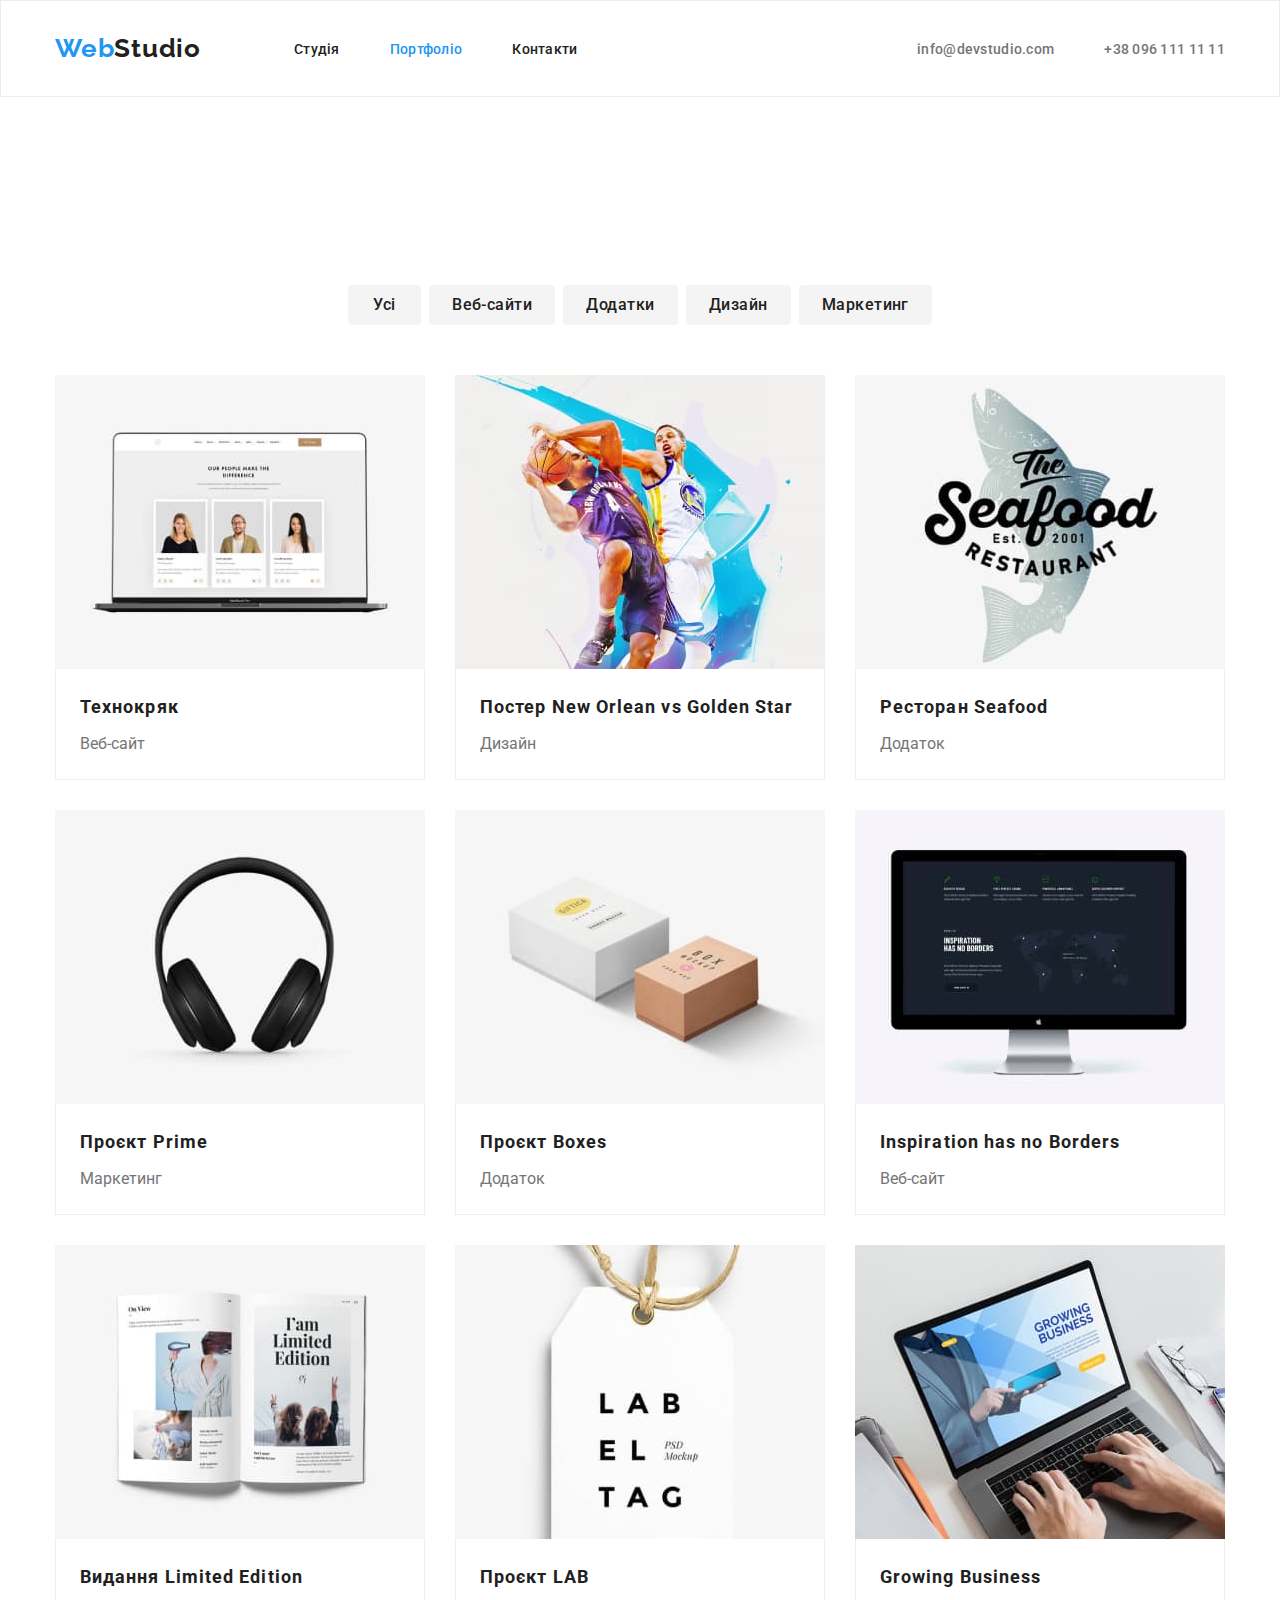
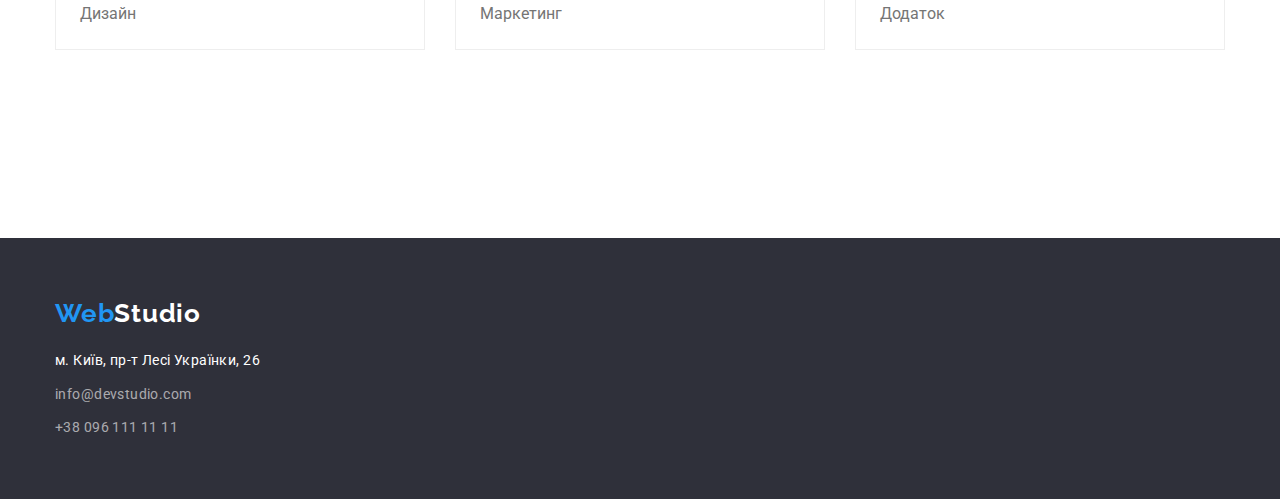
==== portfolio.html @ d8702de1 "Initial commit" ====
<!DOCTYPE html>
<html lang="uk">
<head>
    <meta charset="UTF-8">
    <meta http-equiv="X-UA-Compatible" content="IE=edge">
    <meta name="viewport" content="width=device-width, initial-scale=1.0">
    <title>Портфоліо</title>
    <link rel="preconnect" href="https://fonts.googleapis.com">
    <link rel="preconnect" href="https://fonts.gstatic.com" crossorigin>
    <link href="https://fonts.googleapis.com/css2?family=Raleway:wght@700&family=Roboto:wght@400;500;700;900&display=swap"
    rel="stylesheet">
    <link rel="stylesheet" href="https://cdnjs.cloudflare.com/ajax/libs/modern-normalize/1.1.0/modern-normalize.min.css"/>
    <link rel="stylesheet" href="./css/styles.css">
</head>
<body>
    <header class="header-line">
        <!--navigation with logo, portfolio, contacts-->
        <div class="nav-list-flex container">
            <nav class="nav-list-flex">
              <a href="./index.html" class="webstudio-link">Web<span class="span-studio">Studio</span></a>
              <ul class="nav-list">
                <li class="item"><a href="./index.html" class="link">Студія</a></li>
                <li class="item"><a href="./portfolio.html" class="link current">Портфоліо</a></li>
                <li class="item"><a href="#" class="link">Контакти</a></li>
              </ul>
            </nav>
            <ul class="info-list-contacts">
              <li class="item"><a href="mailto:info@devstudio.com" class="contacts">info@devstudio.com</a></li>
              <li class="item"><a href="tel:+380961111111" class="contacts">+38 096 111 11 11</a></li>
            </ul>
          </div>
    </header>
    <!--main with buttons and portfolio-->
    <main>
        <section class="section">
            <div class="section container">
                    <h1 class="visually-hidden">Наші роботи</h1>
                <ul class="portfolio-projects list">
                    <li class="item"><button class="portfolio-link" type="button">Усі</button></li>
                    <li class="item"><button class="portfolio-link" type="button">Веб-сайти</button></li>
                    <li class="item"><button class="portfolio-link" type="button">Додатки</button></li>
                    <li class="item"><button class="portfolio-link" type="button">Дизайн</button></li>
                    <li class="item"><button class="portfolio-link" type="button">Маркетинг</button></li>
                </ul>
                <ul class="projects-list">
                    <li class="item">
                        <a href="#" class="card-link"><img src="./images/notebook_with_site.jpg" alt="зображення ноутбуку з відкритим сайтом" width="370" height="294"/>
                            <div class="project-container">
                                <h2 class="project-title">Технокряк</h2>
                                <p class="project-category">Веб-сайт</p>
                            </div>
                        </a> 
                    </li>
                    <li class="item">
                        <a href="#" class="card-link"><img src="./images/basketball_players.jpg" alt="зображення постеру баскетбол Новий Орлеан проти Голден Стейт" width="370" height="294"/>
                            <div class="project-container">
                                <h2 class="project-title">Постер New Orlean vs Golden Star</h2>
                                <p class="project-category">Дизайн</p>
                            </div>
                        </a>        
                    </li>
                    <li class="item">
                        <a href="#" class="card-link"><img src="./images/seafood_restaurant.jpg" alt="зображення логотипу ресторану Seafood" width="370" height="294"/>
                            <div class="project-container">
                                <h2 class="project-title">Ресторан Seafood</h2>
                                <p class="project-category">Додаток</p>
                            </div>
                        </a>     
                    </li>
                        <li class="item">
                            <a href="#" class="card-link"><img src="./images/headphones.jpg" alt="зображення навушників" width="370" height="294"/>
                                <div class="project-container">
                                        <h2 class="project-title">Проєкт Prime</h2>
                                        <p class="project-category">Маркетинг</p>
                                </div>
                            </a>     
                        </li>
                    <li class="item">
                        <a href="#" class="card-link"><img src="./images/boxes.jpg" alt="зображення коробок" width="370" height="294"/>
                            <div class="project-container">   
                                <h2 class="project-title">Проєкт Boxes</h2>
                                <p class="project-category">Додаток</p>
                            </div>
                        </a>          
                    </li>
                    <li class="item">
                        <a href="#" class="card-link"><img src="./images/сomputer.jpg" alt="зображення комп'ютера з відкритим сайтом" width="370" height="294"/>
                            <div class="project-container">
                                <h2 class="project-title">Inspiration has no Borders</h2>
                                <p class="project-category">Веб-сайт</p>
                            </div>
                        </a>     
                    </li>
                    <li class="item">
                        <a href="#" class="card-link"><img src="./images/magazine.jpg" alt="зображення журналу Limited Edition" width="370" height="294"/>
                            <div class="project-container">
                                <h2 class="project-title">Видання Limited Edition</h2>
                                <p class="project-category">Дизайн</p>
                            </div>
                        </a>         
                    </li>
                    <li class="item">
                        <a href="#" class="card-link"><img src="./images/lab.jpg" alt="зображення лейблу" width="370" height="294">
                            <div class="project-container">
                                <h2 class="project-title">Проєкт LAB</h2>
                                <p class="project-category">Маркетинг</p>
                            </div>
                        </a>         
                    </li>
                    <li class="item">
                        <a href="#" class="card-link"><img src="./images/growing.jpg" alt="зображення ноутбуку з платформою Growing Business" width="370" height="294">
                            <div class="project-container">
                                <h2 class="project-title">Growing Business</h2>
                                <p class="project-category">Додаток</p></a>
                            </div>
                        </a>      
                    </li>
                </ul>
            </div>
        </section>
    
    </main>
    <!--footer with logo, address, contacts-->
    <footer class="footer">
        <div class="container">
        <a href="./index.html" class="webstudio-button">Web<span class="span-studio-button">Studio</span></a>
        <address class="adress-list">
        <ul class="list">
            <li><a href="https://goo.gl/maps/CPtrU1FHBa2aNyZL9" class="footer-list-item" target="_blank" rel="noopener noreferrer nofollow">
                м. Київ, пр-т Лесі Українки, 26</a>
            </li>
            <li>
                <a href="mailto:info@devstudio.com" class="footer-list">info@devstudio.com</a>
            </li>
            <li>
                <a href="tel:+380961111111" class="footer-list">+38 096 111 11 11</a>
            </li>
        </ul>
        </address>
        </div>
      </footer>
</body>
</html>
---- css/styles.css ----
:root {
   /*fonts*/
    --main-font: 'Roboto', sans-serif;
    --secondary-font: 'Raleway', sans-serif;
    /* colors */
    --link-color: #2196F3;
    --hover-color: #188CE8;
    --logo-color: #000000;
    --main-light-color: #ffffff;
    --main-dark-color: #2F303A;
    --main-font-color: #212121;
    --secondary-font-color: #757575;
    --third-font-color: rgba(255, 255, 255, 0.6);
    --portfolio-bg-color: #f5f4f4;
    --icon-color: #AFB1B8;

}


/*body css*/

body{
    font-family: Roboto, sans-serif;
}

li {
    list-style-type: none;
}
  
a {
    text-decoration: none;
}

ul {
    margin: 0;
    padding: 0;
}
  
h1,
h2,
h3,
h4,
h5,
h6,
p {
    margin: 0;
    padding: 0;
}
  
img {
    display: block;
}
  
.list {
    list-style: none;
    padding: 0;
    margin: 0;
}
  
.link {
    list-style: none;
    padding: 0;
    margin: 0;
}

header {
    border-bottom: 1px solid #ECECEC;
}

header a {
    padding-bottom: 32px;
    padding-top: 32px;
}
.container {
    width: 1200px;
    margin-left: auto;
    margin-right: auto;
    padding-left: 15px;
    padding-right: 15px;
    /*outline: 2px solid orange;*/
}

.visually-hidden {
    position: absolute;
    width: 1px;
    height: 1px;
    margin: -1px;
    border: 0;
    padding: 0;
    
    white-space: nowrap;
    clip-path: inset(100%);
    clip: rect(0 0 0 0);
    overflow: hidden;
}

/* header css*/
.webstudio-link {
    font-family: Raleway, sans-serif;
    font-weight: 700;
    font-size: 26px;
    line-height: 31px;
    letter-spacing: 0.03em;
    color: var(--link-color);
}

.span-studio {
    color: var(--main-font-color);
}

.contacts {
    justify-content: end;
    color: #757575;
    display: flex;
}

.nav-list-flex {
    display: flex;
    align-items: center;
    /*border-bottom: 1px solid #ececec;*/
}

.nav-list-flex :last-child {
    margin-right: 0;
}

.nav-list {
    display: flex;
    margin-left: 93px;
    margin-bottom: 0px;
    margin-top: 0px;
  }

.nav-list .link {
    display: block;
    padding-top: 32px;
    padding-bottom: 32px;
    font-weight: 500;
    font-size: 14px;
    line-height: 16px;
    letter-spacing: 0.02em;
    color: var(--main-font-color);
}

.nav-list .item + .item {
    margin-left: 50px;
}

.info-list-contacts .item + .item {
    margin-left: 50px;
    display: flex;
    padding-left: 0;
}

.nav-list a:hover,
.nav-list a:focus {
    color: var(--link-color);
}

.info-list-contacts {
    display: flex;
    margin: 0 auto;
}

.info-list-contacts a {
    font-weight: 500;
    font-size: 14px;
    line-height: 16px;
    letter-spacing: 0.02em;
    color: var(--secondary-font-color);
}

.info-list-contacts a:hover,
.info-list-contacts a:focus {
    color: var(--link-color);
}
.nav-list-flex .link.current {
    color: var(--link-color);
}

.overlay {
    max-width: 1600px;
    height: 600px;
    margin-left: auto;
    margin-right: auto;
    background-image: url(../images/img\ overlay.jpg);
    background-size: cover;
    background-repeat: no-repeat;
    background-position: center;
}

.contacs-svg,
.contacs-svg {
  fill: currentColor;
  background-size: auto;
  display: flex;
}

.contacs-svg:nth-child(1) {
    margin-right: 10px;
}


.hero {
    background: var(--main-dark-color);
    text-align: center;
    padding-top: 200px;
    padding-bottom: 200px;
    background-image: linear-gradient(
      to right,
      rgba(47, 48, 58, 0.4),
      rgba(47, 48, 58, 0.4)
    ),
    url("../images/overlay.jpg");
    background-position: center;
    background-repeat: no-repeat; 
    background-size: cover;
}
.hero-title {
    font-weight: 900;
    font-size: 44px;
    line-height: 1.36;
    text-align: center;
    letter-spacing: 0.06em;
    text-transform: uppercase;
    color: var(--primary-white);
    margin: 0 auto;
    color: var(--main-light-color);
    margin-bottom: 30px;
    max-width: 696px;
    height: 120px;
}
.hero-button {
    background: var(--link-color);
    color: var(--main-light-color);
    border: 1px solid transparent;
    border-radius: 4px;
    padding: 10px 32px;
    font-weight: 700;
    font-size: 16px;
    line-height: 30px;
    text-align: center;
    letter-spacing: 0.06em;
}


.section {
    padding-top: 94px;
    padding-bottom: 94px;
}
.featueres {
    display: flex;
}
.featueres .item + .item {
    margin-left: 30px;
}
.featueres .item {
    width: 270px;
    margin-right: 0px;
    padding-inline-start: 0px;
}
.featueres-title {
    margin-top: 0px;
    margin-bottom: 10px;
    font-weight: 700;
    font-size: 14px;
    line-height: 16px;
    letter-spacing: 0.03em;
    text-transform: uppercase;
    color: var(--main-font-color);
}
.featueres-link {
    font-weight: 400;
    font-size: 14px;
    line-height: 24px;
    letter-spacing: 0.03em;
    color: var(--secondary-font-color);
}

.quality {
    width: 270px;
}
  
.quality h3 {
    margin-bottom: 10px;
}
  
.qualitys:not(:last-child) {
    margin-right: 30px;
}
  
.quality::before {
    display: block;
    content: "";
    height: 120px;
    background-color: var(--portfolio-bg-color);
    background-size: 70px 70px;
    background-repeat: no-repeat;
    background-position: center;
    margin-bottom: 30px;
}
.antenna::before {
    background-image: url(../images/antenna.svg);
}
.clock::before {
    background-image: url(../images/clock.svg);
}
.diagram::before {
    background-image: url(../images/diagram.svg);
}
.astronaut::before {
    background-image: url(../images/astronaut.svg);
}

.specificity {
    margin-bottom: 50px;
    padding-top: 0;
    font-weight: 700;
    font-size: 36px;
    line-height: 42px;
    text-align: center;
    letter-spacing: 0.03em;
    color: var(--main-font-color);
}
.section.section.specificity {
    margin-bottom: 0;
}
.specif {
    display: flex;
}
  
.specif .item + .item {
    margin-left: 30px;
}
.team-bg {
    background: var(--portfolio-bg-color);
}
  
.team {
    padding-top: 0;
    margin-bottom: 50px;
    font-weight: 700;
    font-size: 36px;
    line-height: 42px;
    text-align: center;
    letter-spacing: 0.03em;
    color: var(--main-font-color);
}
.all-team {
    display: flex;
    text-align: center;
}
.all-team .item + .item {
    margin-left: 30px;
}
.all-team .item {
    background-color: var(--main-light-color);
    box-shadow: 0px 1px 3px rgba(0, 0, 0, 0.12), 0px 1px 1px rgba(0, 0, 0, 0.14),
    0px 2px 1px rgba(0, 0, 0, 0.2);
    border-radius: 0px 0px 4px 4px;
    width: 270px;
}

.name-title {
    font-family: var(--main-font);
    font-size: 16px;
    color: var(--main-font-color);
    line-height: 1.18;
    text-align: center;
    margin-bottom: 10px;
}

.position-title {
    color: var(--secondary-font-color);
}

.svg-social-links {
    display: flex;
    justify-content: space-between;
    padding-inline-start: 0px;
    margin-top: 16px;
}
.social-links {
    display: flex;
    justify-content: center;
    align-items: center;
    width: 44px;
    height: 44px;
    color: var(--icon-color);
    border-radius: 50%;
  }
  
.social-links:hover,
.social-links:focus {
    background-color: var(--link-color);
    color: var(--main-light-color);
    outline: none;
}
  
.soc-links-svg,
.soc-links-svg:hover {
    fill: currentColor;
}

.clients {
    padding-top: 94px;
    padding-bottom: 94px;
}

.clients-title {
    padding-top: 0;
   margin-bottom: 50px;
   font-weight: 700;
   font-size: 36px;
   line-height: 42px;

   text-align: center;
   letter-spacing: 0.03em;

   color: var(--main-font-color)
}
.clients-list {
    display: flex;
    flex-wrap: wrap;
    padding-inline-start: 0px;
}
  
.clients-item {
    width: 170px;
    height: 90px;
    margin-right: 30px;
    margin-bottom: 30px;
}
  
.clients-link {
    display: flex;
    align-items: center;
    justify-content: center;
    width: 100%;
    height: 100%;
    color: var(--icon-color);
    border: 1px solid var(--icon-color);
    border-radius: 4px;
}
  
.clients-item:nth-child(6n) {
    margin-right: 0px;
}
  
.clients-item:nth-last-child(-n + 6) {
    margin-bottom: 0px;
}
  
.clients-link:hover,
.clients-link:focus {
    color: var(--link-color);
    border: 1px solid var(--link-color);
    outline: none;
}
  
.clients-svg {
    fill: currentColor;
}


.team-card {
    padding: 30px 30px;
}
.team-title {
    margin-bottom: 10px;
    font-weight: 500;
    font-size: 16px;
    line-height: 19px;
    text-align: center;
    letter-spacing: 0.03em;
    color: var(--main-font-color);
}
.team-link {
    font-weight: 400;
    font-size: 16px;
    line-height: 19px;
    text-align: center;
    letter-spacing: 0.03em;
    color: var(--secondary-font-color);
}

footer {
    background: var(--main-dark-color);
    padding-top: 60px;
    padding-bottom: 60px;
}
.footer-bg a:hover,
.footer-bg a:focus {
  color: var(--link-color);
}
.webstudio-button {
    display: block;
    margin-bottom: 20px;
    font-family: Raleway, sans-serif;
    font-weight: 700;
    font-size: 26px;
    line-height: 31px;
    letter-spacing: 0.03em;
    color: var(--link-color);
}
.span-studio-button {
    color: var(--main-light-color);
}
.footer-list-item {
    display: block;
    font-style: normal;
    font-weight: 400;
    font-size: 14px;
    line-height: 1.71;
    letter-spacing: 0.03em;
    color: var(--main-light-color);
}  
.footer-list {
    display: block;
    margin-top: 9px;
    font-style: normal;
    font-weight: 400;
    font-size: 14px;
    line-height: 24px;
    letter-spacing: 0.03em;
    color: var(--third-font-color);
}

.container-join-us {
    display: block;
}
  
.join-us {
    line-height: 1.17;
    text-transform: uppercase;
    font-weight: 700;
    margin-top: 0px;
    margin-bottom: 20px;
    color: #ffffff;
  
    display: inline-block;
    
}

.footer-networks {
    display: flex;
    padding-inline-start: 0px;
    margin: 0 auto;
}
.container-footer-adress {
    width: 400px;
}

.footer-container {
    display: flex;
    align-items: baseline;
    margin-right: auto;
}

.footer-social-links {
    display: flex;
    justify-content: center;
    align-items: center;
    width: 44px;
    height: 44px;
    color: var(--link-color);
    background-color: rgba(255, 255, 255, 0.1);
    border-radius: 50%;
}
  
  .footer-social-links:hover,
  .footer-social-links:focus {
    background-color: var(--link-color);
    outline: none;
}

/*portfolio*/

.header-line {
    border: 1px solid #ececec;
}
.portfolio-projects {
    border-radius: 4px;
    display: flex;
    justify-content: center;
    margin-bottom: 50px;
}

.portfolio-link {
    min-width: 73px;
    padding: 6px 22px;
    /*box-shadow: unset;*/
    background: var(--portfolio-bg-color);
    font-weight: 500;
    font-size: 16px;
    line-height: 26px;
    text-align: center;
    letter-spacing: 0.03em;
    color: var(--main-font-color);
    border: 1px solid transparent;
    border-radius: 4px;
}
.portfolio-link:hover,
.portfolio-link:focus {
  background: var(--link-color);
  color: var(--main-light-color);
  box-shadow: 0px 3px 1px rgba(0, 0, 0, 0.1), 0px 1px 2px rgba(0, 0, 0, 0.08),
    0px 2px 2px rgba(0, 0, 0, 0.12);
  border-radius: 4px;
}

.portfolio-projects .item + .item {
  margin-left: 8px;
}  

.projects-list {
    display: flex;
    flex-wrap: wrap;
    gap: 30px;
}

.card-link {
    display: block;
    text-decoration: none;
    color: currentColor;
}
  
.card-link:hover,
.card-link:focus {
    box-shadow: 0px 1px 1px rgba(0, 0, 0, 0.12), 0px 4px 4px rgba(0, 0, 0, 0.06),
    1px 4px 6px rgba(0, 0, 0, 0.16);
    outline: none;
}

.project-container {
    padding: 20px 24px;
    border-left: 1px solid #EEEEEE;
    border-right: 1px solid #EEEEEE;
    border-bottom: 1px solid #EEEEEE;
}
.project-title {
    font-weight: 700;
    font-size: 18px;
    line-height: 2;
    letter-spacing: 0.06em;
    margin-bottom: 4px;
    color: var(--main-font-color);
}
.project-category {
    font-size: 16px;
    line-height: 1.88;
    color: var(--secondary-font-color);
}



.projects h2 {
    font-weight: 700;
    font-size: 18px;
    line-height: 36px;
    margin-bottom: 4px;
    letter-spacing: 0.06em;
    color: var(--main-font-color);
}



/*.projects {
    display: flex;
    flex-wrap: wrap;
    margin: -15px;
}
/*
.projects .item {
    width: 370px;
    display: block;
    margin: 15px;
}
.projects p {
    font-weight: 400;
    font-size: 16px;
    line-height: 30px;
    letter-spacing: 0.03em;
    color: var(--secondary-font-color);
}*/
/*.projects link {
    background: var(--main-light-color);
    box-sizing: border-box;
}*/
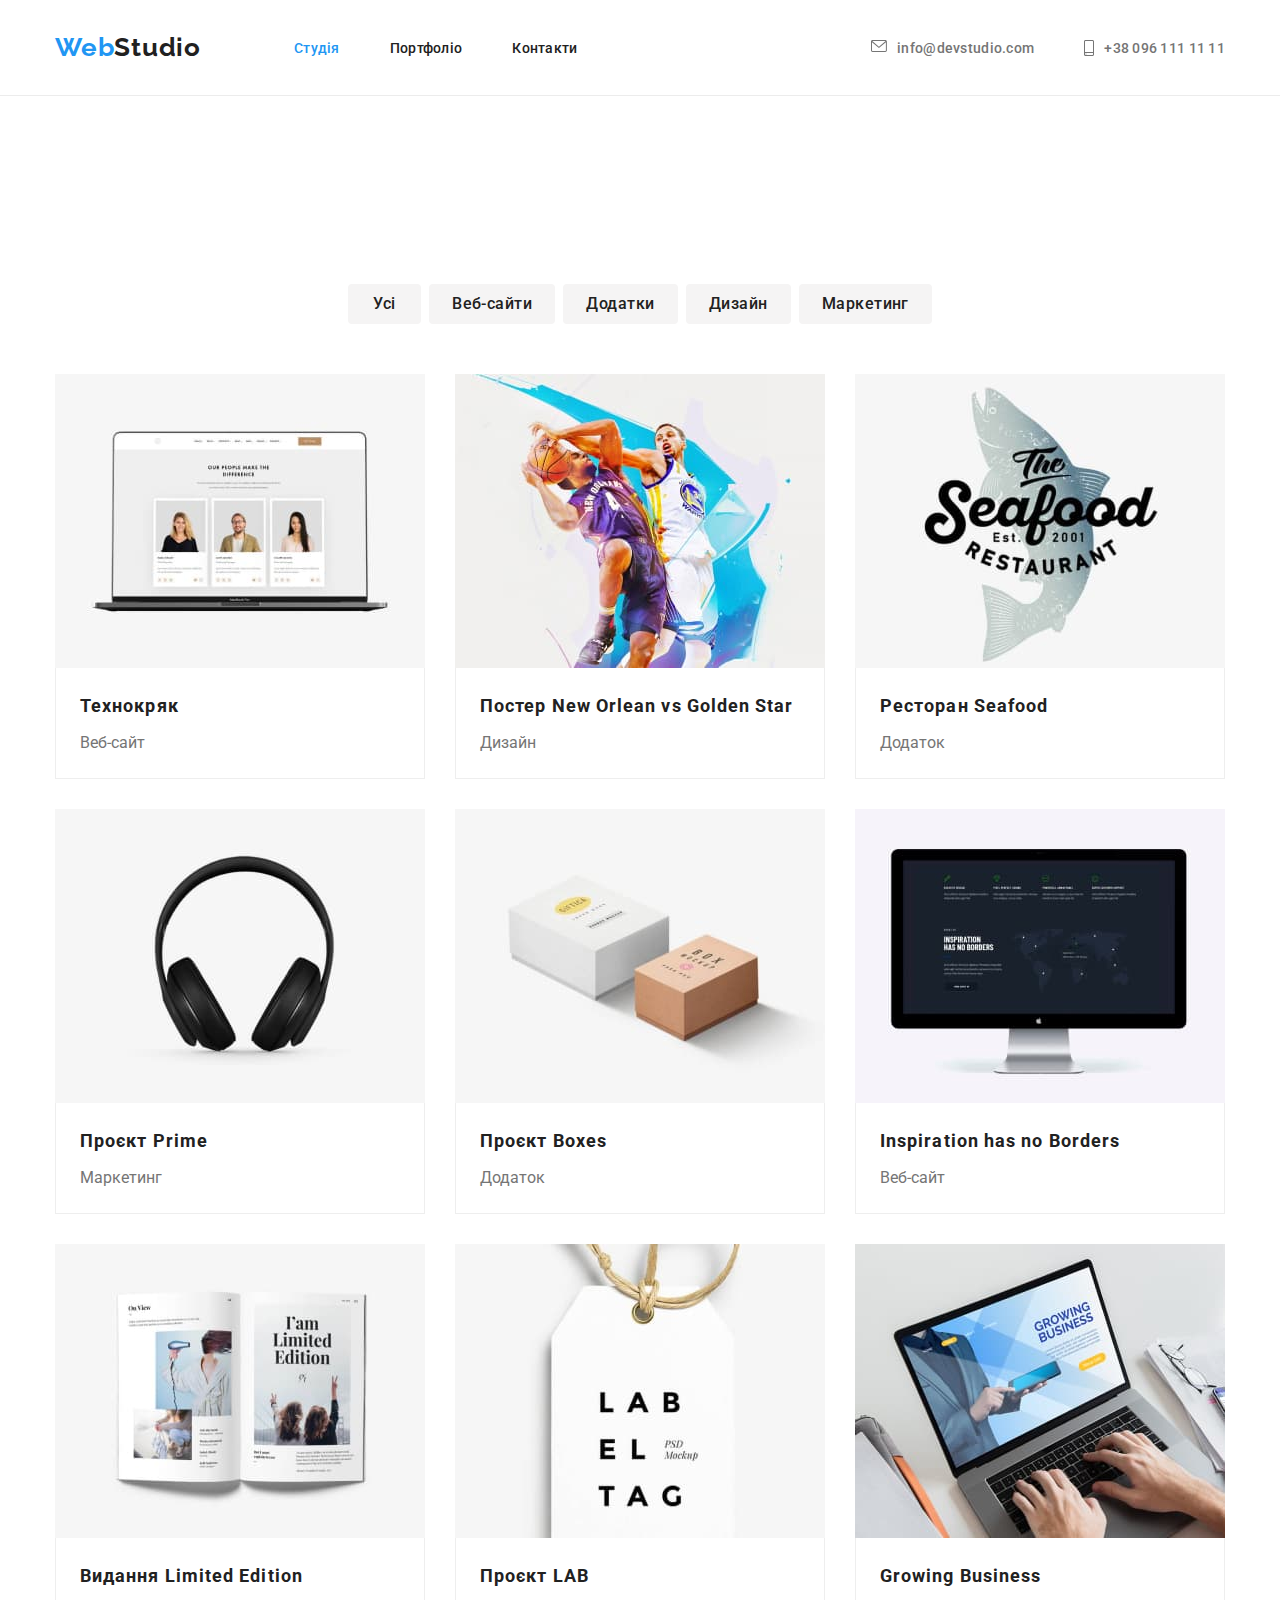
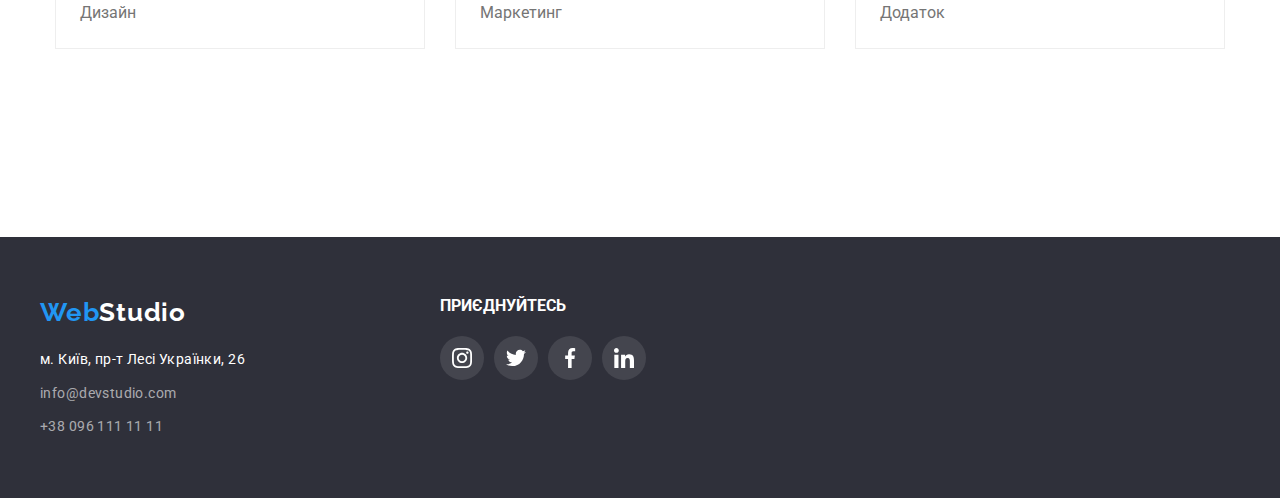
==== commit 1ca9abae: "Fix" ====
--- a/portfolio.html
+++ b/portfolio.html
@@ -13,22 +13,30 @@
     <link rel="stylesheet" href="./css/styles.css">
 </head>
 <body>
-    <header class="header-line">
+    <header>
         <!--navigation with logo, portfolio, contacts-->
         <div class="nav-list-flex container">
             <nav class="nav-list-flex">
-              <a href="./index.html" class="webstudio-link">Web<span class="span-studio">Studio</span></a>
-              <ul class="nav-list">
-                <li class="item"><a href="./index.html" class="link">Студія</a></li>
-                <li class="item"><a href="./portfolio.html" class="link current">Портфоліо</a></li>
-                <li class="item"><a href="#" class="link">Контакти</a></li>
-              </ul>
+                <a href="./index.html" class="webstudio-link">Web<span class="span-studio">Studio</span></a>
+                <ul class="nav-list">
+                    <li class="item"><a href="./index.html" class="link current">Студія</a></li>
+                    <li class="item"><a href="./portfolio.html" class="link">Портфоліо</a></li>
+                    <li class="item"><a href="#" class="link">Контакти</a></li>
+                </ul>
             </nav>
             <ul class="info-list-contacts">
-              <li class="item"><a href="mailto:info@devstudio.com" class="contacts">info@devstudio.com</a></li>
-              <li class="item"><a href="tel:+380961111111" class="contacts">+38 096 111 11 11</a></li>
+                <li class="item"><a href="mailto:info@devstudio.com" class="contacts">
+                        <svg class="contacs-svg" width="16" height="12">
+                            <use href="./images/nav-sprite.svg#icon-e-mail"></use>
+                        </svg>info@devstudio.com</a>
+                </li>
+                <li class="item"><a href="tel:+380961111111" class="contacts">
+                        <svg class="contacs-svg" width="10" height="16">
+                            <use href="./images/nav-sprite.svg#icon-phone"></use>
+                        </svg>+38 096 111 11 11</a>
+                </li>
             </ul>
-          </div>
+        </div>
     </header>
     <!--main with buttons and portfolio-->
     <main>
@@ -111,7 +119,7 @@
                         <a href="#" class="card-link"><img src="./images/growing.jpg" alt="зображення ноутбуку з платформою Growing Business" width="370" height="294">
                             <div class="project-container">
                                 <h2 class="project-title">Growing Business</h2>
-                                <p class="project-category">Додаток</p></a>
+                                <p class="project-category">Додаток</p>
                             </div>
                         </a>      
                     </li>
@@ -121,23 +129,59 @@
     
     </main>
     <!--footer with logo, address, contacts-->
-    <footer class="footer">
-        <div class="container">
-        <a href="./index.html" class="webstudio-button">Web<span class="span-studio-button">Studio</span></a>
-        <address class="adress-list">
-        <ul class="list">
-            <li><a href="https://goo.gl/maps/CPtrU1FHBa2aNyZL9" class="footer-list-item" target="_blank" rel="noopener noreferrer nofollow">
-                м. Київ, пр-т Лесі Українки, 26</a>
-            </li>
-            <li>
-                <a href="mailto:info@devstudio.com" class="footer-list">info@devstudio.com</a>
-            </li>
-            <li>
-                <a href="tel:+380961111111" class="footer-list">+38 096 111 11 11</a>
-            </li>
-        </ul>
-        </address>
+    <footer>
+        <div class="container footer-container">
+            <div class="container-footer-adress">
+                <a href="./index.html" class="webstudio-button">Web<span class="span-studio-button">Studio</span></a>
+                <address class="adress-list">
+                    <ul class="list">
+                        <li><a href="https://goo.gl/maps/CPtrU1FHBa2aNyZL9" class="footer-list-item" target="_blank"
+                                rel="noopener noreferrer nofollow">
+                                м. Київ, пр-т Лесі Українки, 26</a>
+                        </li>
+                        <li>
+                            <a href="mailto:info@devstudio.com" class="footer-list">info@devstudio.com</a>
+                        </li>
+                        <li>
+                            <a href="tel:+380961111111" class="footer-list">+38 096 111 11 11</a>
+                        </li>
+                    </ul>
+                </address>
+            </div>
+            <div class="container-join-us">
+                <p class="join-us">приєднуйтесь</p>
+                <ul class="footer-networks">
+                    <li class="social-link">
+                        <a href="#" class="footer-social-links">
+                            <svg width="20" height="20" class="social-svg">
+                                <use xLink:href="./images/sprite.svg#icon-instagram"></use>
+                            </svg>
+                        </a>
+                    </li>
+                    <li class="social-link">
+                        <a href="#" class="footer-social-links">
+                            <svg width="20" height="20" class="social-svg">
+                                <use xLink:href="./images/sprite.svg#icon-twitter"></use>
+                            </svg>
+                        </a>
+                    </li>
+                    <li class="social-link">
+                        <a href="#" class="footer-social-links">
+                            <svg width="20" height="20" class="social-svg">
+                                <use xLink:href="./images/sprite.svg#icon-facebook"></use>
+                            </svg>
+                        </a>
+                    </li>
+                    <li class="social-link">
+                        <a href="#" class="footer-social-links">
+                            <svg width="20" height="20" class="social-svg">
+                                <use xLink:href="./images/sprite.svg#icon-linkedin"></use>
+                            </svg>
+                        </a>
+                    </li>
+                </ul>
+            </div>
         </div>
-      </footer>
+    </footer>
 </body>
 </html>--- a/css/styles.css
+++ b/css/styles.css
@@ -1,40 +1,38 @@
 :root {
-   /*fonts*/
-    --main-font: 'Roboto', sans-serif;
-    --secondary-font: 'Raleway', sans-serif;
+    /*fonts*/
+    --main-font: "Roboto", sans-serif;
+    --secondary-font: "Raleway", sans-serif;
     /* colors */
-    --link-color: #2196F3;
-    --hover-color: #188CE8;
+    --link-color: #2196f3;
+    --hover-color: #188ce8;
     --logo-color: #000000;
     --main-light-color: #ffffff;
-    --main-dark-color: #2F303A;
+    --main-dark-color: #2f303a;
     --main-font-color: #212121;
     --secondary-font-color: #757575;
     --third-font-color: rgba(255, 255, 255, 0.6);
     --portfolio-bg-color: #f5f4f4;
-    --icon-color: #AFB1B8;
-
-}
-
-
-/*body css*/
-
-body{
+    --icon-color: #afb1b8;
+  }
+  
+  /*body css*/
+  
+body {
     font-family: Roboto, sans-serif;
-}
-
+  }
+  
 li {
     list-style-type: none;
-}
+  }
   
 a {
     text-decoration: none;
-}
-
+  }
+  
 ul {
     margin: 0;
     padding: 0;
-}
+  }
   
 h1,
 h2,
@@ -45,32 +43,32 @@
 p {
     margin: 0;
     padding: 0;
-}
+  }
   
 img {
     display: block;
-}
+  }
   
 .list {
     list-style: none;
     padding: 0;
     margin: 0;
-}
+  }
   
 .link {
     list-style: none;
     padding: 0;
     margin: 0;
-}
-
+  }
+  
 header {
-    border-bottom: 1px solid #ECECEC;
-}
-
+    border-bottom: 1px solid #ececec;
+  }
+  
 header a {
     padding-bottom: 32px;
     padding-top: 32px;
-}
+  }
 .container {
     width: 1200px;
     margin-left: auto;
@@ -78,8 +76,8 @@
     padding-left: 15px;
     padding-right: 15px;
     /*outline: 2px solid orange;*/
-}
-
+  }
+  
 .visually-hidden {
     position: absolute;
     width: 1px;
@@ -87,14 +85,14 @@
     margin: -1px;
     border: 0;
     padding: 0;
-    
+  
     white-space: nowrap;
     clip-path: inset(100%);
     clip: rect(0 0 0 0);
     overflow: hidden;
-}
-
-/* header css*/
+  }
+  
+  /* header css*/
 .webstudio-link {
     font-family: Raleway, sans-serif;
     font-weight: 700;
@@ -102,35 +100,35 @@
     line-height: 31px;
     letter-spacing: 0.03em;
     color: var(--link-color);
-}
-
+  }
+  
 .span-studio {
     color: var(--main-font-color);
-}
-
+  }
+  
 .contacts {
     justify-content: end;
     color: #757575;
     display: flex;
-}
-
+  }
+  
 .nav-list-flex {
     display: flex;
     align-items: center;
     /*border-bottom: 1px solid #ececec;*/
-}
-
+  }
+  
 .nav-list-flex :last-child {
     margin-right: 0;
-}
-
+  }
+  
 .nav-list {
     display: flex;
     margin-left: 93px;
     margin-bottom: 0px;
     margin-top: 0px;
   }
-
+  
 .nav-list .link {
     display: block;
     padding-top: 32px;
@@ -140,44 +138,44 @@
     line-height: 16px;
     letter-spacing: 0.02em;
     color: var(--main-font-color);
-}
-
+  }
+  
 .nav-list .item + .item {
     margin-left: 50px;
-}
-
+  }
+  
 .info-list-contacts .item + .item {
     margin-left: 50px;
     display: flex;
     padding-left: 0;
-}
-
+  }
+  
 .nav-list a:hover,
 .nav-list a:focus {
     color: var(--link-color);
-}
-
+  }
+  
 .info-list-contacts {
     display: flex;
     margin: 0 auto;
-}
-
+  }
+  
 .info-list-contacts a {
     font-weight: 500;
     font-size: 14px;
     line-height: 16px;
     letter-spacing: 0.02em;
     color: var(--secondary-font-color);
-}
-
+  }
+  
 .info-list-contacts a:hover,
 .info-list-contacts a:focus {
     color: var(--link-color);
-}
+  }
 .nav-list-flex .link.current {
     color: var(--link-color);
-}
-
+  }
+  
 .overlay {
     max-width: 1600px;
     height: 600px;
@@ -187,35 +185,34 @@
     background-size: cover;
     background-repeat: no-repeat;
     background-position: center;
-}
-
+  }
+  
 .contacs-svg,
 .contacs-svg {
-  fill: currentColor;
-  background-size: auto;
-  display: flex;
-}
-
+    fill: currentColor;
+    background-size: auto;
+    display: flex;
+  }
+  
 .contacs-svg:nth-child(1) {
     margin-right: 10px;
-}
-
-
+  }
+  
 .hero {
     background: var(--main-dark-color);
     text-align: center;
     padding-top: 200px;
     padding-bottom: 200px;
     background-image: linear-gradient(
-      to right,
-      rgba(47, 48, 58, 0.4),
-      rgba(47, 48, 58, 0.4)
-    ),
-    url("../images/overlay.jpg");
+        to right,
+        rgba(47, 48, 58, 0.4),
+        rgba(47, 48, 58, 0.4)
+      ),
+      url("../images/overlay.jpg");
     background-position: center;
-    background-repeat: no-repeat; 
+    background-repeat: no-repeat;
     background-size: cover;
-}
+  }
 .hero-title {
     font-weight: 900;
     font-size: 44px;
@@ -229,7 +226,7 @@
     margin-bottom: 30px;
     max-width: 696px;
     height: 120px;
-}
+  }
 .hero-button {
     background: var(--link-color);
     color: var(--main-light-color);
@@ -241,24 +238,23 @@
     line-height: 30px;
     text-align: center;
     letter-spacing: 0.06em;
-}
-
-
+  }
+  
 .section {
     padding-top: 94px;
     padding-bottom: 94px;
-}
+  }
 .featueres {
     display: flex;
-}
+  }
 .featueres .item + .item {
     margin-left: 30px;
-}
+  }
 .featueres .item {
     width: 270px;
     margin-right: 0px;
     padding-inline-start: 0px;
-}
+  }
 .featueres-title {
     margin-top: 0px;
     margin-bottom: 10px;
@@ -268,26 +264,26 @@
     letter-spacing: 0.03em;
     text-transform: uppercase;
     color: var(--main-font-color);
-}
+  }
 .featueres-link {
     font-weight: 400;
     font-size: 14px;
     line-height: 24px;
     letter-spacing: 0.03em;
     color: var(--secondary-font-color);
-}
-
+  }
+  
 .quality {
     width: 270px;
-}
+  }
   
 .quality h3 {
     margin-bottom: 10px;
-}
+  }
   
 .qualitys:not(:last-child) {
     margin-right: 30px;
-}
+  }
   
 .quality::before {
     display: block;
@@ -298,21 +294,20 @@
     background-repeat: no-repeat;
     background-position: center;
     margin-bottom: 30px;
-}
+  }
 .antenna::before {
     background-image: url(../images/antenna.svg);
-}
+  }
 .clock::before {
     background-image: url(../images/clock.svg);
-}
+  }
 .diagram::before {
     background-image: url(../images/diagram.svg);
-}
+  }
 .astronaut::before {
     background-image: url(../images/astronaut.svg);
-}
-
-.specificity {
+  }
+  .specificity {
     margin-bottom: 50px;
     padding-top: 0;
     font-weight: 700;
@@ -321,20 +316,20 @@
     text-align: center;
     letter-spacing: 0.03em;
     color: var(--main-font-color);
-}
+  }
 .section.section.specificity {
     margin-bottom: 0;
-}
+  }
 .specif {
     display: flex;
-}
+  }
   
 .specif .item + .item {
     margin-left: 30px;
-}
+  }
 .team-bg {
     background: var(--portfolio-bg-color);
-}
+  }
   
 .team {
     padding-top: 0;
@@ -345,22 +340,22 @@
     text-align: center;
     letter-spacing: 0.03em;
     color: var(--main-font-color);
-}
+  }
 .all-team {
     display: flex;
     text-align: center;
-}
+  }
 .all-team .item + .item {
     margin-left: 30px;
-}
+  }
 .all-team .item {
     background-color: var(--main-light-color);
     box-shadow: 0px 1px 3px rgba(0, 0, 0, 0.12), 0px 1px 1px rgba(0, 0, 0, 0.14),
-    0px 2px 1px rgba(0, 0, 0, 0.2);
+      0px 2px 1px rgba(0, 0, 0, 0.2);
     border-radius: 0px 0px 4px 4px;
     width: 270px;
-}
-
+  }
+  
 .name-title {
     font-family: var(--main-font);
     font-size: 16px;
@@ -368,18 +363,18 @@
     line-height: 1.18;
     text-align: center;
     margin-bottom: 10px;
-}
-
+  }
+  
 .position-title {
     color: var(--secondary-font-color);
-}
-
+  }
+  
 .svg-social-links {
     display: flex;
     justify-content: space-between;
     padding-inline-start: 0px;
     margin-top: 16px;
-}
+  }
 .social-links {
     display: flex;
     justify-content: center;
@@ -395,42 +390,42 @@
     background-color: var(--link-color);
     color: var(--main-light-color);
     outline: none;
-}
+  }
   
 .soc-links-svg,
 .soc-links-svg:hover {
     fill: currentColor;
-}
-
+  }
+  
 .clients {
     padding-top: 94px;
     padding-bottom: 94px;
-}
-
+  }
+  
 .clients-title {
     padding-top: 0;
-   margin-bottom: 50px;
-   font-weight: 700;
-   font-size: 36px;
-   line-height: 42px;
-
-   text-align: center;
-   letter-spacing: 0.03em;
-
-   color: var(--main-font-color)
-}
+    margin-bottom: 50px;
+    font-weight: 700;
+    font-size: 36px;
+    line-height: 42px;
+  
+    text-align: center;
+    letter-spacing: 0.03em;
+  
+    color: var(--main-font-color);
+  }
 .clients-list {
     display: flex;
     flex-wrap: wrap;
     padding-inline-start: 0px;
-}
+  }
   
 .clients-item {
     width: 170px;
     height: 90px;
     margin-right: 30px;
     margin-bottom: 30px;
-}
+  }
   
 .clients-link {
     display: flex;
@@ -445,27 +440,26 @@
   
 .clients-item:nth-child(6n) {
     margin-right: 0px;
-}
+  }
   
 .clients-item:nth-last-child(-n + 6) {
     margin-bottom: 0px;
-}
+  }
   
 .clients-link:hover,
 .clients-link:focus {
     color: var(--link-color);
     border: 1px solid var(--link-color);
     outline: none;
-}
+  }
   
 .clients-svg {
     fill: currentColor;
-}
-
-
+  }
+  
 .team-card {
     padding: 30px 30px;
-}
+  }
 .team-title {
     margin-bottom: 10px;
     font-weight: 500;
@@ -474,7 +468,7 @@
     text-align: center;
     letter-spacing: 0.03em;
     color: var(--main-font-color);
-}
+  }
 .team-link {
     font-weight: 400;
     font-size: 16px;
@@ -482,17 +476,17 @@
     text-align: center;
     letter-spacing: 0.03em;
     color: var(--secondary-font-color);
-}
-
+  }
+  
 footer {
     background: var(--main-dark-color);
     padding-top: 60px;
     padding-bottom: 60px;
-}
+  }
 .footer-bg a:hover,
 .footer-bg a:focus {
-  color: var(--link-color);
-}
+    color: var(--link-color);
+  }
 .webstudio-button {
     display: block;
     margin-bottom: 20px;
@@ -502,10 +496,10 @@
     line-height: 31px;
     letter-spacing: 0.03em;
     color: var(--link-color);
-}
+  }
 .span-studio-button {
     color: var(--main-light-color);
-}
+  }
 .footer-list-item {
     display: block;
     font-style: normal;
@@ -514,7 +508,7 @@
     line-height: 1.71;
     letter-spacing: 0.03em;
     color: var(--main-light-color);
-}  
+  }
 .footer-list {
     display: block;
     margin-top: 9px;
@@ -524,11 +518,11 @@
     line-height: 24px;
     letter-spacing: 0.03em;
     color: var(--third-font-color);
-}
-
+  }
+  
 .container-join-us {
     display: block;
-}
+  }
   
 .join-us {
     line-height: 1.17;
@@ -539,53 +533,66 @@
     color: #ffffff;
   
     display: inline-block;
-    
-}
-
+  }
+  
 .footer-networks {
     display: flex;
     padding-inline-start: 0px;
     margin: 0 auto;
-}
+  }
+  
 .container-footer-adress {
     width: 400px;
-}
-
+  }
+  
 .footer-container {
     display: flex;
-    align-items: baseline;
-    margin-right: auto;
-}
-
+    padding-inline-start: 0px;
+    margin: 0 auto;
+  }
+  
+.social-link {
+    justify-content: space-between;
+    margin: 0 auto;
+  }
+  
+.footer-networks .social-link:not(:last-child) {
+    margin-right: 10px;
+  }
+  
 .footer-social-links {
     display: flex;
     justify-content: center;
     align-items: center;
     width: 44px;
     height: 44px;
-    color: var(--link-color);
+    color: var(--main-light-color);
     background-color: rgba(255, 255, 255, 0.1);
     border-radius: 50%;
-}
-  
-  .footer-social-links:hover,
-  .footer-social-links:focus {
+  }
+  
+.footer-social-links:hover,
+.footer-social-links:focus {
     background-color: var(--link-color);
     outline: none;
-}
-
-/*portfolio*/
-
+  }
+  
+.social-svg {
+    fill: currentColor;
+  }
+  
+  /*portfolio*/
+  
 .header-line {
     border: 1px solid #ececec;
-}
+  }
 .portfolio-projects {
     border-radius: 4px;
     display: flex;
     justify-content: center;
     margin-bottom: 50px;
-}
-
+  }
+  
 .portfolio-link {
     min-width: 73px;
     padding: 6px 22px;
@@ -599,45 +606,45 @@
     color: var(--main-font-color);
     border: 1px solid transparent;
     border-radius: 4px;
-}
+  }
 .portfolio-link:hover,
 .portfolio-link:focus {
-  background: var(--link-color);
-  color: var(--main-light-color);
-  box-shadow: 0px 3px 1px rgba(0, 0, 0, 0.1), 0px 1px 2px rgba(0, 0, 0, 0.08),
-    0px 2px 2px rgba(0, 0, 0, 0.12);
-  border-radius: 4px;
-}
-
+    background: var(--link-color);
+    color: var(--main-light-color);
+    box-shadow: 0px 3px 1px rgba(0, 0, 0, 0.1), 0px 1px 2px rgba(0, 0, 0, 0.08),
+      0px 2px 2px rgba(0, 0, 0, 0.12);
+    border-radius: 4px;
+  }
+  
 .portfolio-projects .item + .item {
-  margin-left: 8px;
-}  
-
+    margin-left: 8px;
+  }
+  
 .projects-list {
     display: flex;
     flex-wrap: wrap;
     gap: 30px;
-}
-
+  }
+  
 .card-link {
     display: block;
     text-decoration: none;
     color: currentColor;
-}
+  }
   
 .card-link:hover,
 .card-link:focus {
     box-shadow: 0px 1px 1px rgba(0, 0, 0, 0.12), 0px 4px 4px rgba(0, 0, 0, 0.06),
-    1px 4px 6px rgba(0, 0, 0, 0.16);
+      1px 4px 6px rgba(0, 0, 0, 0.16);
     outline: none;
-}
-
+  }
+  
 .project-container {
     padding: 20px 24px;
-    border-left: 1px solid #EEEEEE;
-    border-right: 1px solid #EEEEEE;
-    border-bottom: 1px solid #EEEEEE;
-}
+    border-left: 1px solid #eeeeee;
+    border-right: 1px solid #eeeeee;
+    border-bottom: 1px solid #eeeeee;
+  }
 .project-title {
     font-weight: 700;
     font-size: 18px;
@@ -645,15 +652,13 @@
     letter-spacing: 0.06em;
     margin-bottom: 4px;
     color: var(--main-font-color);
-}
+  }
 .project-category {
     font-size: 16px;
     line-height: 1.88;
     color: var(--secondary-font-color);
-}
-
-
-
+  }
+  
 .projects h2 {
     font-weight: 700;
     font-size: 18px;
@@ -661,29 +666,27 @@
     margin-bottom: 4px;
     letter-spacing: 0.06em;
     color: var(--main-font-color);
-}
-
-
-
-/*.projects {
-    display: flex;
-    flex-wrap: wrap;
-    margin: -15px;
-}
-/*
-.projects .item {
-    width: 370px;
-    display: block;
-    margin: 15px;
-}
-.projects p {
-    font-weight: 400;
-    font-size: 16px;
-    line-height: 30px;
-    letter-spacing: 0.03em;
-    color: var(--secondary-font-color);
-}*/
-/*.projects link {
-    background: var(--main-light-color);
-    box-sizing: border-box;
-}*/
+  }
+  
+  /*.projects {
+      display: flex;
+      flex-wrap: wrap;
+      margin: -15px;
+  }
+  /*
+  .projects .item {
+      width: 370px;
+      display: block;
+      margin: 15px;
+  }
+  .projects p {
+      font-weight: 400;
+      font-size: 16px;
+      line-height: 30px;
+      letter-spacing: 0.03em;
+      color: var(--secondary-font-color);
+  }*/
+  /*.projects link {
+      background: var(--main-light-color);
+      box-sizing: border-box;
+  }*/
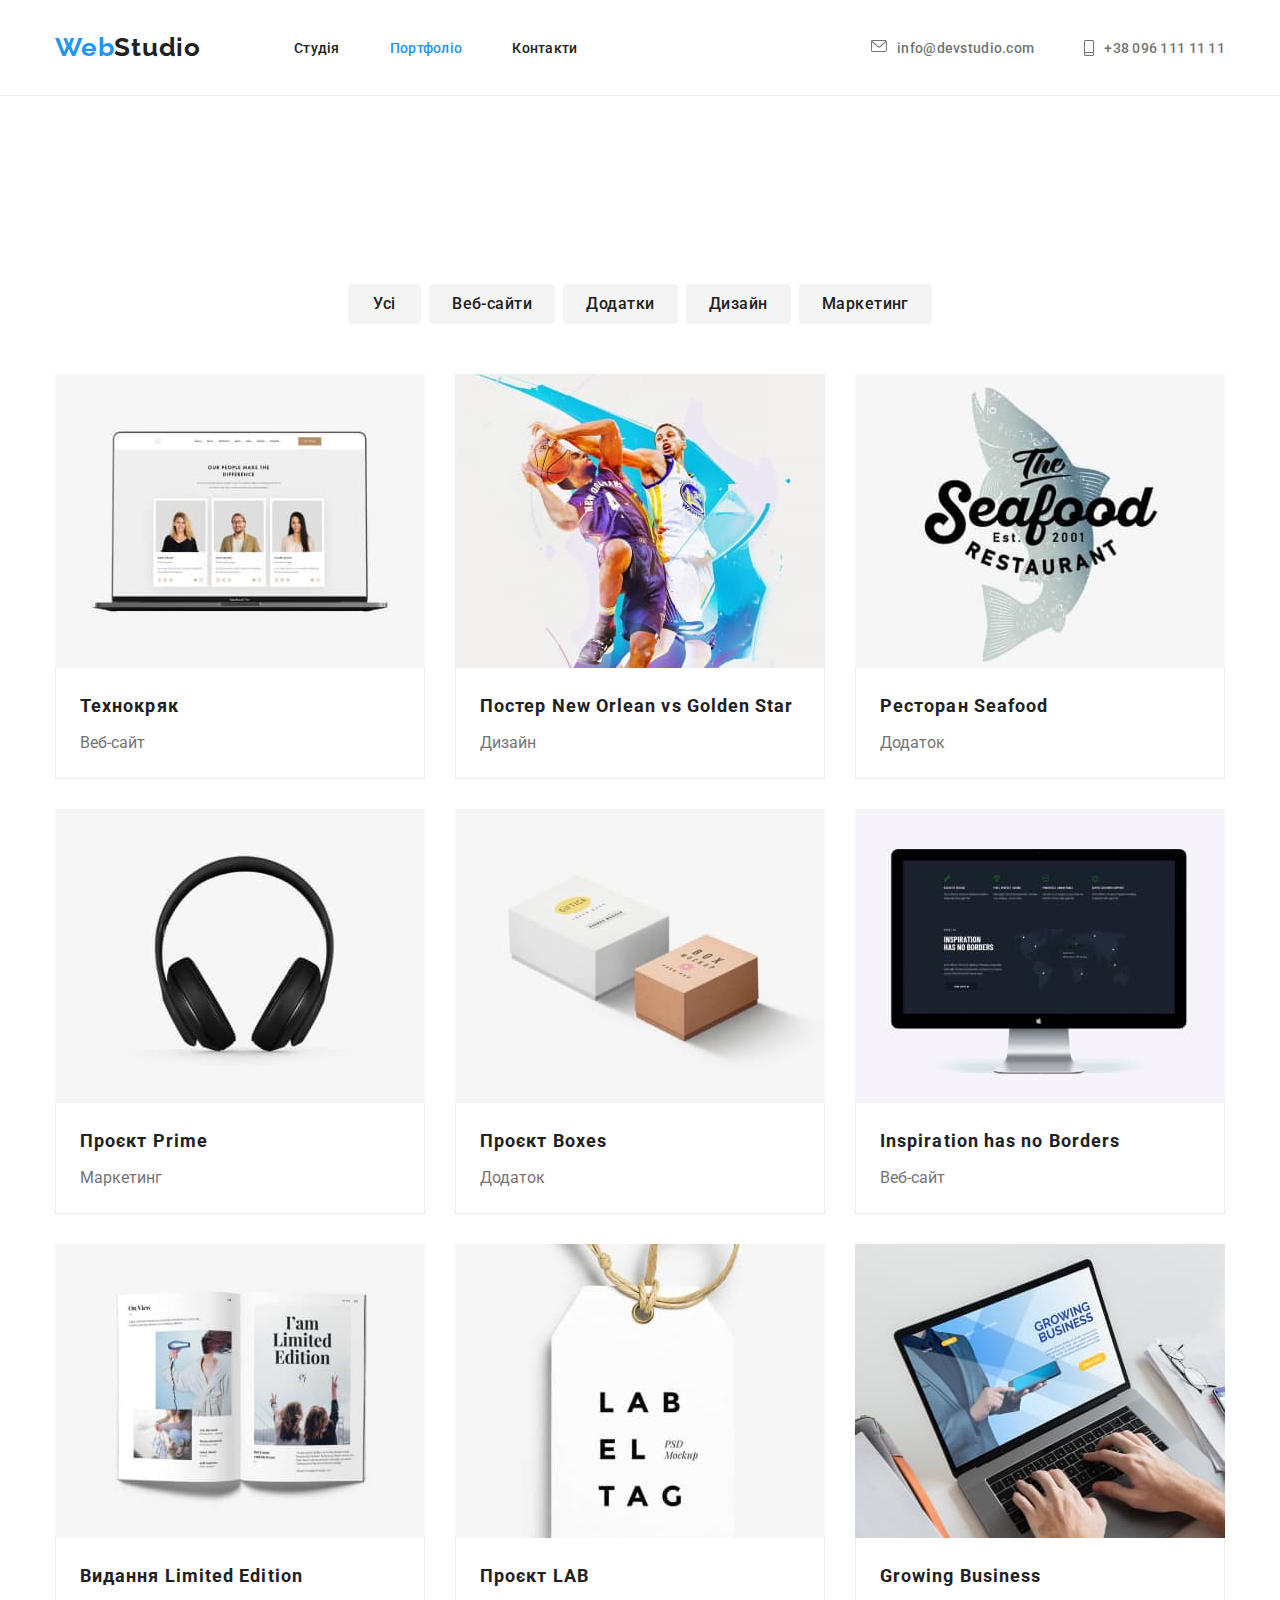
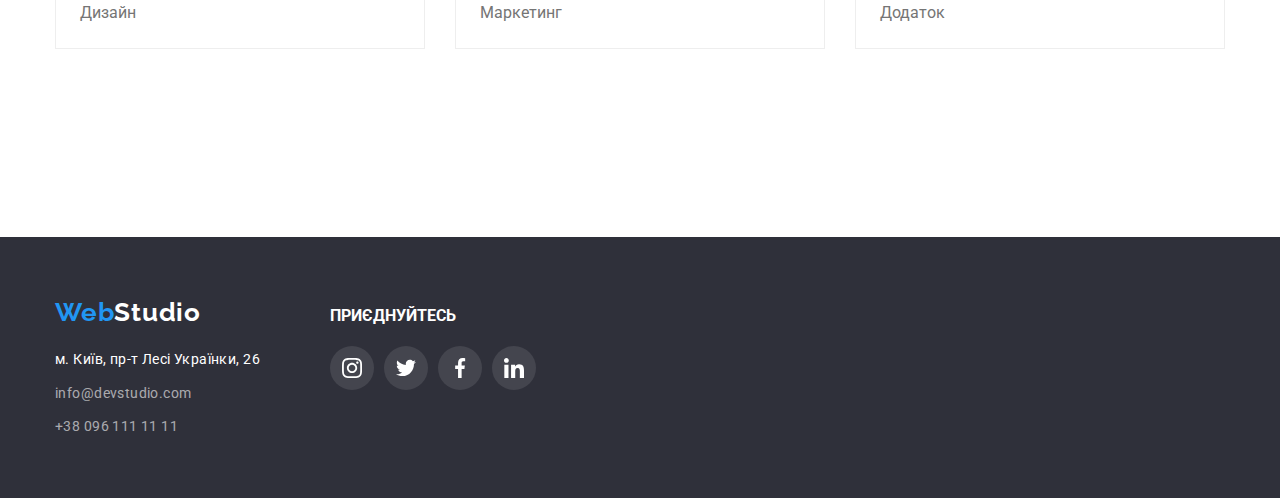
==== commit 1efab6b1: "Fix" ====
--- a/portfolio.html
+++ b/portfolio.html
@@ -19,8 +19,8 @@
             <nav class="nav-list-flex">
                 <a href="./index.html" class="webstudio-link">Web<span class="span-studio">Studio</span></a>
                 <ul class="nav-list">
-                    <li class="item"><a href="./index.html" class="link current">Студія</a></li>
-                    <li class="item"><a href="./portfolio.html" class="link">Портфоліо</a></li>
+                    <li class="item"><a href="./index.html" class="link">Студія</a></li>
+                    <li class="item"><a href="./portfolio.html" class="link current">Портфоліо</a></li>
                     <li class="item"><a href="#" class="link">Контакти</a></li>
                 </ul>
             </nav>
--- a/css/styles.css
+++ b/css/styles.css
@@ -542,13 +542,13 @@
   }
   
 .container-footer-adress {
-    width: 400px;
+    margin-right: 70px;
   }
   
 .footer-container {
     display: flex;
-    padding-inline-start: 0px;
-    margin: 0 auto;
+    align-items: baseline;
+    
   }
   
 .social-link {
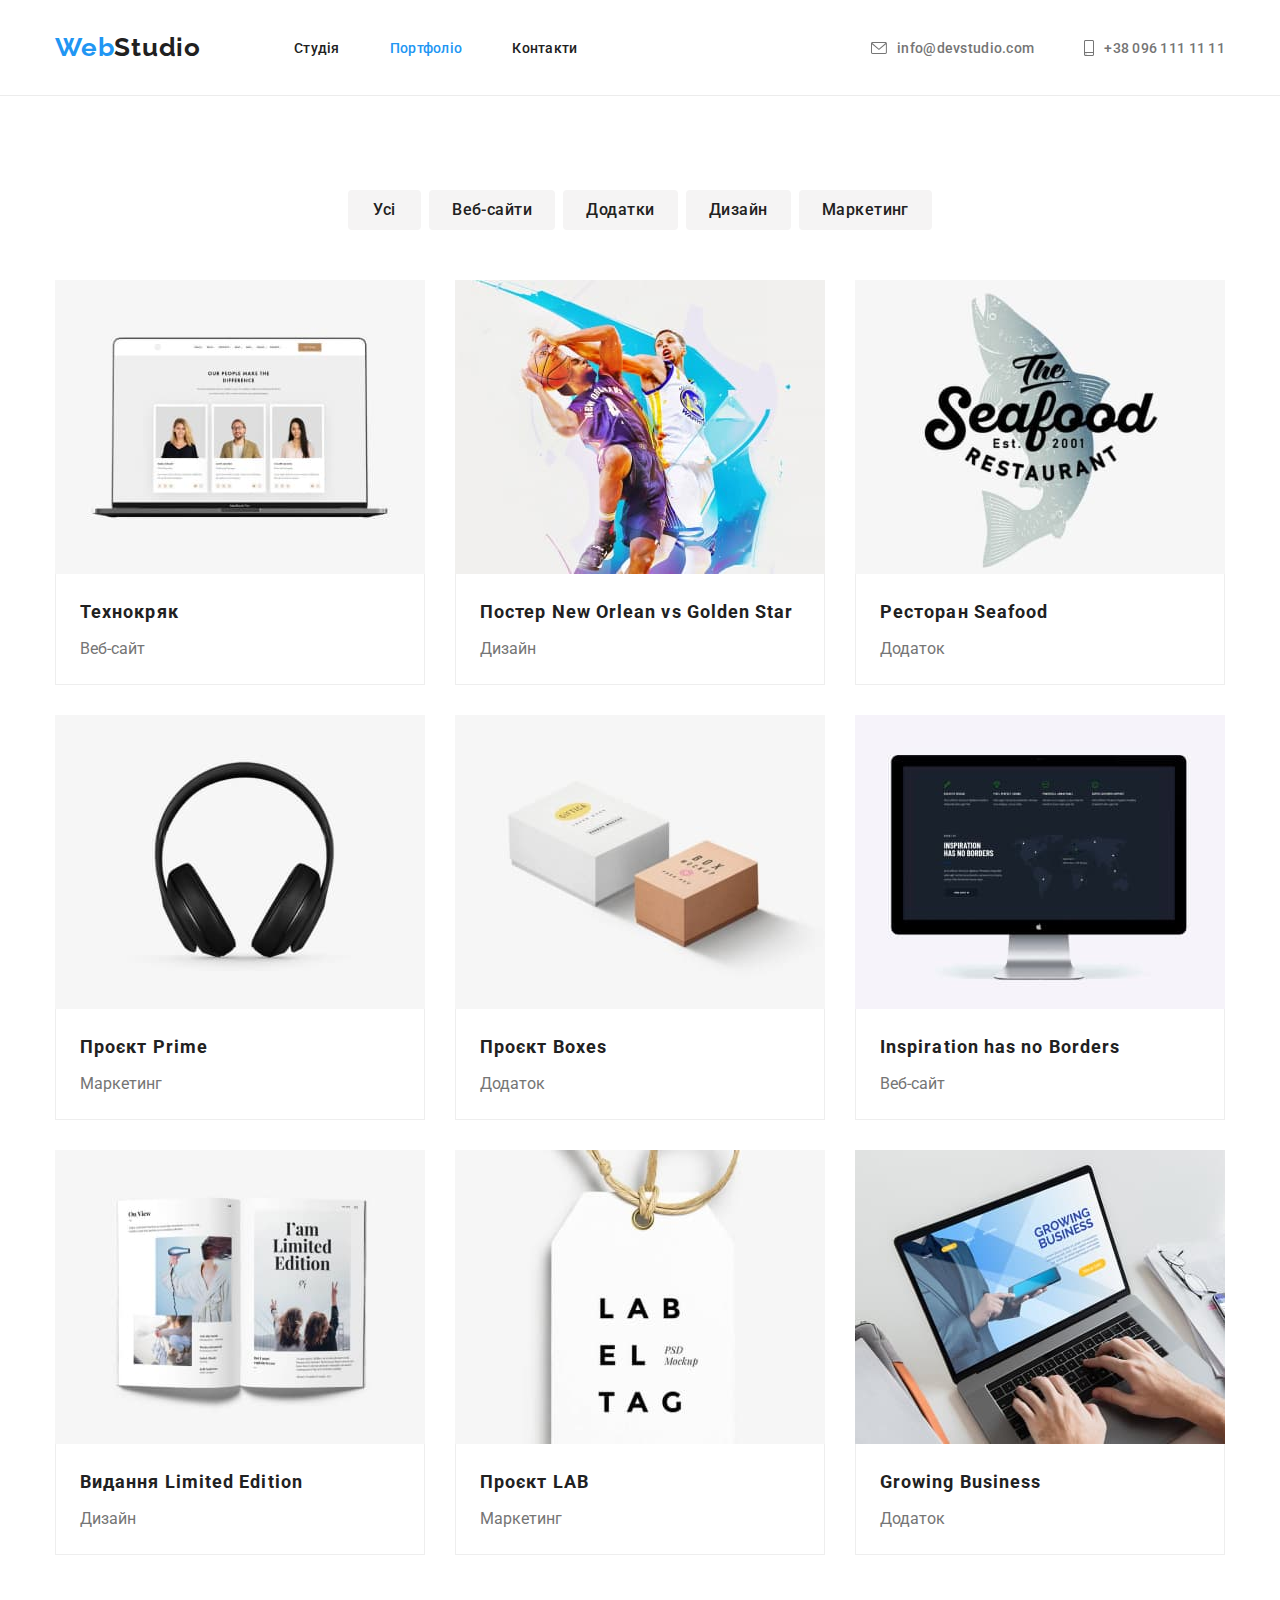
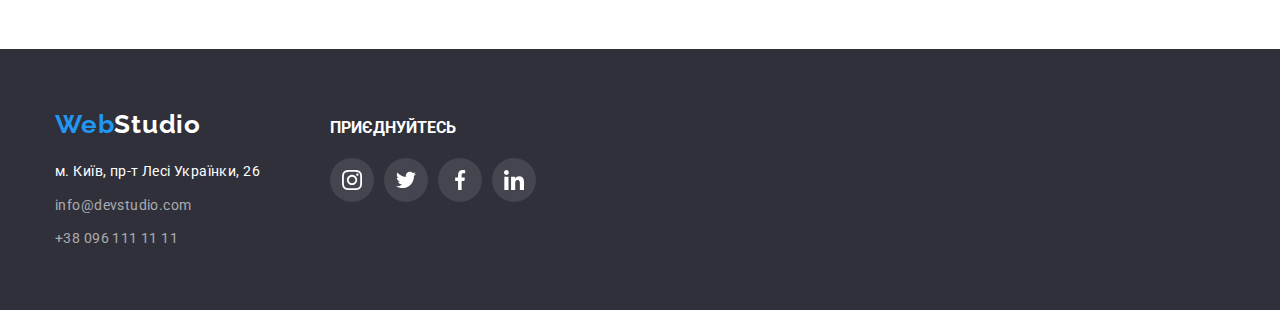
==== commit 0f8d3242: "Fix" ====
--- a/portfolio.html
+++ b/portfolio.html
@@ -40,7 +40,7 @@
     </header>
     <!--main with buttons and portfolio-->
     <main>
-        <section class="section">
+        <section class="section-portfolio">
             <div class="section container">
                     <h1 class="visually-hidden">Наші роботи</h1>
                 <ul class="portfolio-projects list">
--- a/css/styles.css
+++ b/css/styles.css
@@ -110,6 +110,7 @@
     justify-content: end;
     color: #757575;
     display: flex;
+    align-items: center;
   }
   
 .nav-list-flex {
@@ -203,6 +204,9 @@
     text-align: center;
     padding-top: 200px;
     padding-bottom: 200px;
+    max-width: 1600px;
+    margin-left: auto;
+    margin-right: auto;
     background-image: linear-gradient(
         to right,
         rgba(47, 48, 58, 0.4),
@@ -243,18 +247,20 @@
 .section {
     padding-top: 94px;
     padding-bottom: 94px;
-  }
+}
+
 .featueres {
     display: flex;
-  }
+}
 .featueres .item + .item {
     margin-left: 30px;
-  }
+}
 .featueres .item {
     width: 270px;
     margin-right: 0px;
     padding-inline-start: 0px;
-  }
+}
+
 .featueres-title {
     margin-top: 0px;
     margin-bottom: 10px;
@@ -264,16 +270,16 @@
     letter-spacing: 0.03em;
     text-transform: uppercase;
     color: var(--main-font-color);
-  }
+}
 .featueres-link {
     font-weight: 400;
     font-size: 14px;
     line-height: 24px;
     letter-spacing: 0.03em;
     color: var(--secondary-font-color);
-  }
-  
-.quality {
+}
+  
+.item quality {
     width: 270px;
   }
   
@@ -520,9 +526,6 @@
     color: var(--third-font-color);
   }
   
-.container-join-us {
-    display: block;
-  }
   
 .join-us {
     line-height: 1.17;
@@ -532,7 +535,6 @@
     margin-bottom: 20px;
     color: #ffffff;
   
-    display: inline-block;
   }
   
 .footer-networks {
@@ -613,7 +615,6 @@
     color: var(--main-light-color);
     box-shadow: 0px 3px 1px rgba(0, 0, 0, 0.1), 0px 1px 2px rgba(0, 0, 0, 0.08),
       0px 2px 2px rgba(0, 0, 0, 0.12);
-    border-radius: 4px;
   }
   
 .portfolio-projects .item + .item {
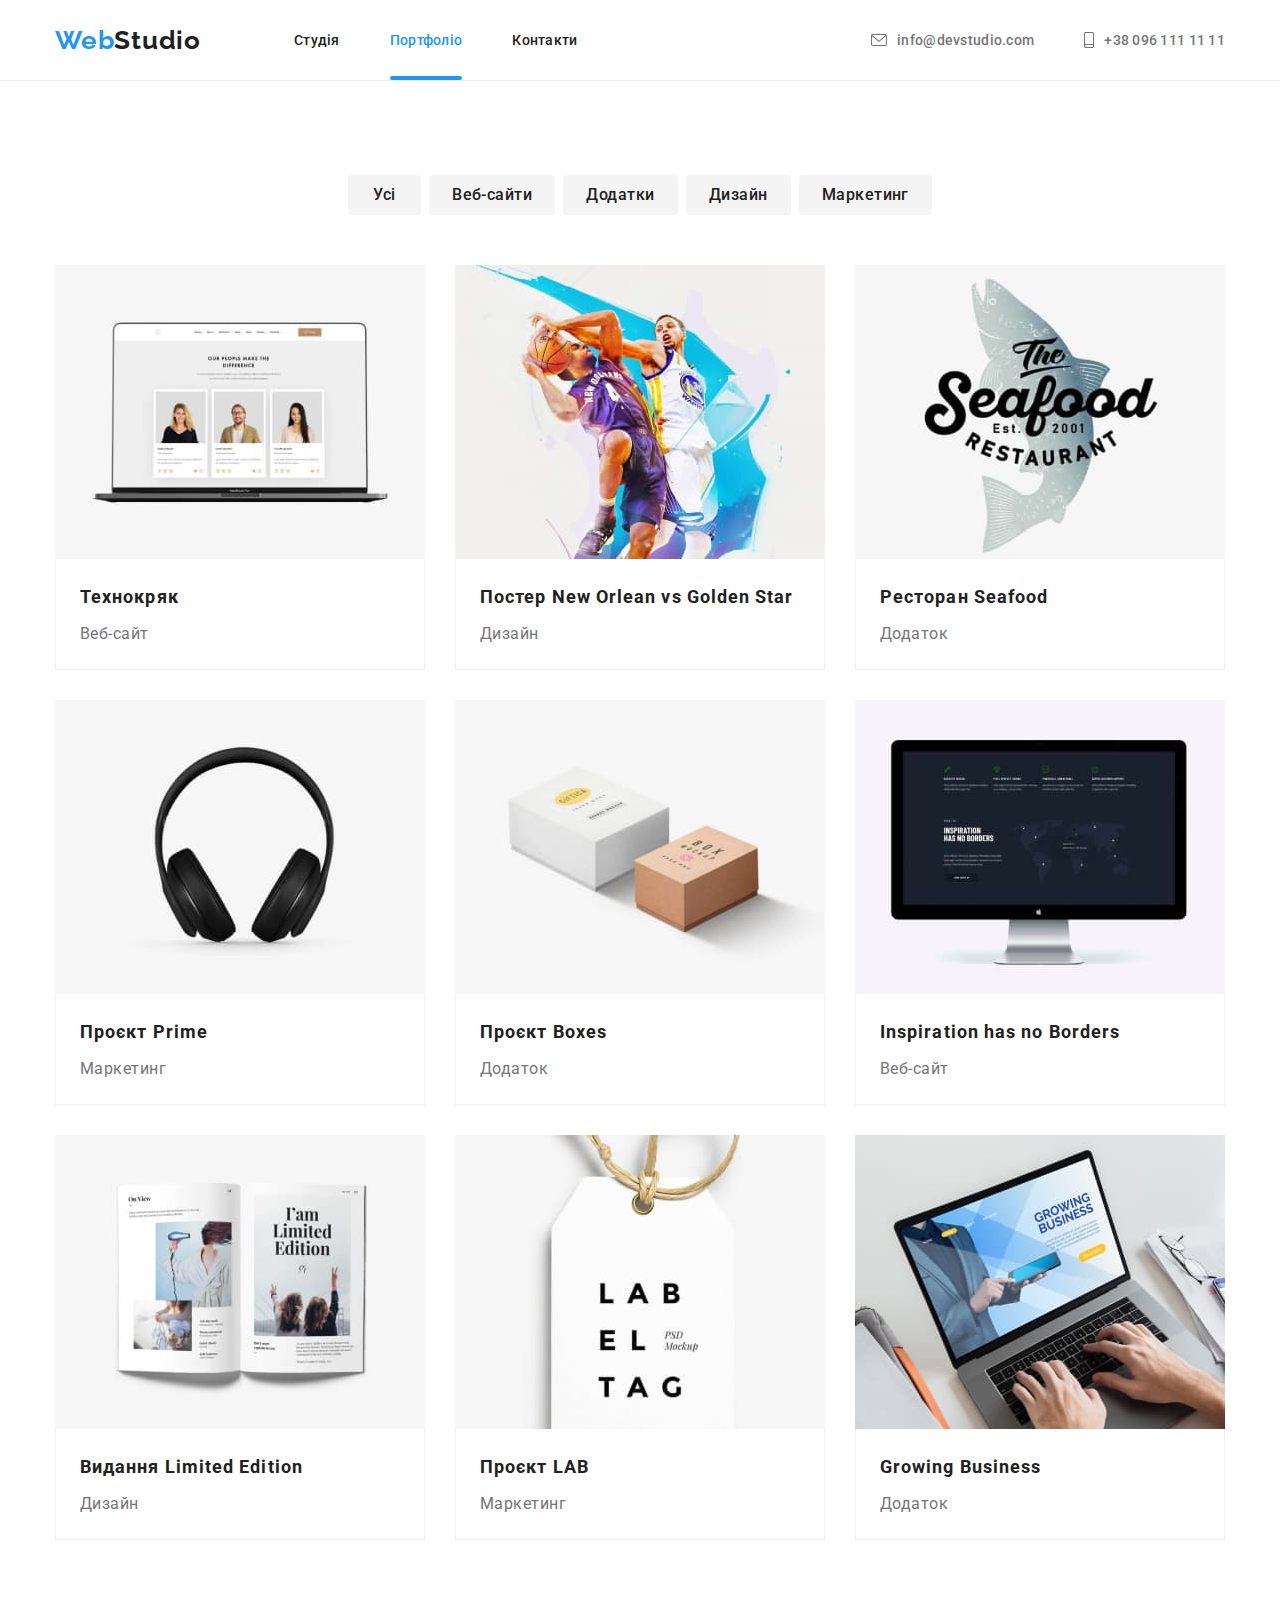
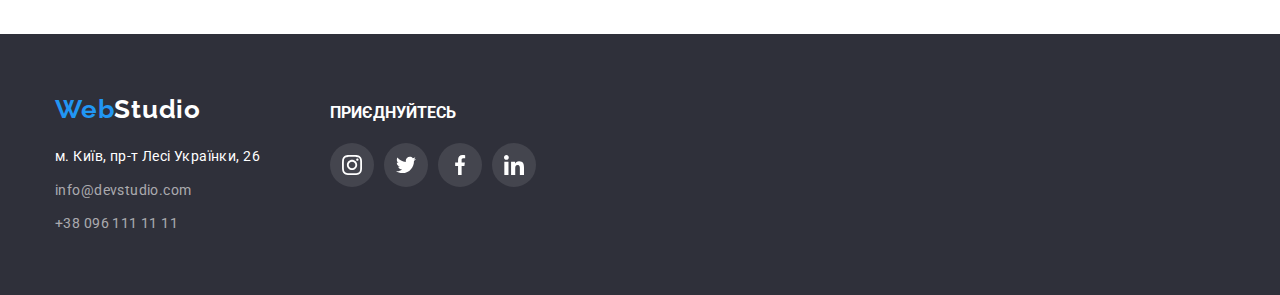
==== commit 9485ccc4: "hjhlkji'" ====
--- a/portfolio.html
+++ b/portfolio.html
@@ -52,72 +52,162 @@
                 </ul>
                 <ul class="projects-list">
                     <li class="item">
-                        <a href="#" class="card-link"><img src="./images/notebook_with_site.jpg" alt="зображення ноутбуку з відкритим сайтом" width="370" height="294"/>
-                            <div class="project-container">
+                        <a href="#" class="card-link">
+                            <div class="project-thumb">
+                                <img src="./images/notebook_with_site.jpg" alt="зображення ноутбуку з відкритим сайтом" width="370" height="294"/>
+                                <div class="card-description">
+                                    <p class="card-description-text">
+                                        Ресурс пропонує комплексні пропозиції з різним рівнем функціоналу 
+                                        та сервісів. Все це дозволить відвідувачу отримати вичерпні відомості 
+                                        про компанію чи приватну особу.
+                                    </p>
+                                </div>
+                            </div>
+                            <div class="project-card">
                                 <h2 class="project-title">Технокряк</h2>
                                 <p class="project-category">Веб-сайт</p>
                             </div>
                         </a> 
                     </li>
                     <li class="item">
-                        <a href="#" class="card-link"><img src="./images/basketball_players.jpg" alt="зображення постеру баскетбол Новий Орлеан проти Голден Стейт" width="370" height="294"/>
-                            <div class="project-container">
+                        <a href="#" class="card-link">
+                            <div class="project-thumb">   
+                                <img src="./images/basketball_players.jpg" alt="зображення постеру баскетбол Новий Орлеан проти Голден Стейт" width="370" height="294"/>
+                                <div class="card-description">
+                                    <p class="card-description-text">
+                                        Ресурс пропонує комплексні пропозиції з різним рівнем функціоналу 
+                                        та сервісів. Все це дозволить відвідувачу отримати вичерпні відомості 
+                                        про компанію чи приватну особу.
+                                    </p>
+                                </div>
+                            </div>
+                            <div class="project-card">
                                 <h2 class="project-title">Постер New Orlean vs Golden Star</h2>
                                 <p class="project-category">Дизайн</p>
                             </div>
                         </a>        
                     </li>
                     <li class="item">
-                        <a href="#" class="card-link"><img src="./images/seafood_restaurant.jpg" alt="зображення логотипу ресторану Seafood" width="370" height="294"/>
-                            <div class="project-container">
+                        <a href="#" class="card-link">
+                            <div class="project-thumb">
+                                <img src="./images/seafood_restaurant.jpg" alt="зображення логотипу ресторану Seafood" width="370" height="294"/>
+                                <div class="card-description">
+                                    <p class="card-description-text">
+                                        Ресурс пропонує комплексні пропозиції з різним рівнем функціоналу 
+                                        та сервісів. Все це дозволить відвідувачу отримати вичерпні відомості 
+                                        про компанію чи приватну особу.
+                                    </p>
+                                </div>
+                            </div>
+                            <div class="project-card">
                                 <h2 class="project-title">Ресторан Seafood</h2>
                                 <p class="project-category">Додаток</p>
                             </div>
                         </a>     
                     </li>
-                        <li class="item">
-                            <a href="#" class="card-link"><img src="./images/headphones.jpg" alt="зображення навушників" width="370" height="294"/>
-                                <div class="project-container">
-                                        <h2 class="project-title">Проєкт Prime</h2>
-                                        <p class="project-category">Маркетинг</p>
-                                </div>
-                            </a>     
-                        </li>
-                    <li class="item">
-                        <a href="#" class="card-link"><img src="./images/boxes.jpg" alt="зображення коробок" width="370" height="294"/>
-                            <div class="project-container">   
+                    <li class="item">
+                        <a href="#" class="card-link">
+                            <div class="project-thumb">
+                                <img src="./images/headphones.jpg" alt="зображення навушників" width="370" height="294"/>
+                                <div class="card-description">
+                                    <p class="card-description-text">
+                                        Ресурс пропонує комплексні пропозиції з різним рівнем функціоналу 
+                                        та сервісів. Все це дозволить відвідувачу отримати вичерпні відомості 
+                                        про компанію чи приватну особу.
+                                    </p>
+                                </div>
+                            </div>
+                            <div class="project-card">
+                                <h2 class="project-title">Проєкт Prime</h2>
+                                <p class="project-category">Маркетинг</p>
+                            </div>
+                        </a>     
+                    </li>
+                    <li class="item">
+                        <a href="#" class="card-link">
+                            <div class="project-thumb">   
+                                <img src="./images/boxes.jpg" alt="зображення коробок" width="370" height="294"/>
+                                <div class="card-description">
+                                    <p class="card-description-text">
+                                        Ресурс пропонує комплексні пропозиції з різним рівнем функціоналу 
+                                        та сервісів. Все це дозволить відвідувачу отримати вичерпні відомості 
+                                        про компанію чи приватну особу.
+                                    </p>
+                                </div>
+                            </div>
+                            <div class="project-card">   
                                 <h2 class="project-title">Проєкт Boxes</h2>
                                 <p class="project-category">Додаток</p>
                             </div>
                         </a>          
                     </li>
                     <li class="item">
-                        <a href="#" class="card-link"><img src="./images/сomputer.jpg" alt="зображення комп'ютера з відкритим сайтом" width="370" height="294"/>
-                            <div class="project-container">
+                        <a href="#" class="card-link">
+                            <div class="project-thumb">
+                                <img src="./images/сomputer.jpg" alt="зображення комп'ютера з відкритим сайтом" width="370" height="294"/>
+                                <div class="card-description">
+                                    <p class="card-description-text">
+                                        Ресурс пропонує комплексні пропозиції з різним рівнем функціоналу 
+                                        та сервісів. Все це дозволить відвідувачу отримати вичерпні відомості 
+                                        про компанію чи приватну особу.
+                                    </p>
+                                </div>
+                            </div> 
+                            <div class="project-card">
                                 <h2 class="project-title">Inspiration has no Borders</h2>
                                 <p class="project-category">Веб-сайт</p>
-                            </div>
+                            </div>   
                         </a>     
                     </li>
                     <li class="item">
-                        <a href="#" class="card-link"><img src="./images/magazine.jpg" alt="зображення журналу Limited Edition" width="370" height="294"/>
-                            <div class="project-container">
+                        <a href="#" class="card-link">
+                            <div class="project-thumb">
+                                <img src="./images/magazine.jpg" alt="зображення журналу Limited Edition" width="370" height="294"/>
+                                <div class="card-description">
+                                    <p class="card-description-text">
+                                        Ресурс пропонує комплексні пропозиції з різним рівнем функціоналу 
+                                        та сервісів. Все це дозволить відвідувачу отримати вичерпні відомості 
+                                        про компанію чи приватну особу.
+                                    </p>
+                                </div>
+                            </div>
+                            <div class="project-card">
                                 <h2 class="project-title">Видання Limited Edition</h2>
                                 <p class="project-category">Дизайн</p>
                             </div>
                         </a>         
                     </li>
                     <li class="item">
-                        <a href="#" class="card-link"><img src="./images/lab.jpg" alt="зображення лейблу" width="370" height="294">
-                            <div class="project-container">
+                        <a href="#" class="card-link">
+                            <div class="project-thumb">
+                                <img src="./images/lab.jpg" alt="зображення лейблу" width="370" height="294">
+                                <div class="card-description">
+                                    <p class="card-description-text">
+                                        Ресурс пропонує комплексні пропозиції з різним рівнем функціоналу 
+                                        та сервісів. Все це дозволить відвідувачу отримати вичерпні відомості 
+                                        про компанію чи приватну особу.
+                                    </p>
+                                </div>
+                            </div>    
+                            <div class="project-card">
                                 <h2 class="project-title">Проєкт LAB</h2>
                                 <p class="project-category">Маркетинг</p>
                             </div>
                         </a>         
                     </li>
                     <li class="item">
-                        <a href="#" class="card-link"><img src="./images/growing.jpg" alt="зображення ноутбуку з платформою Growing Business" width="370" height="294">
-                            <div class="project-container">
+                        <a href="#" class="card-link">
+                            <div class="project-thumb">
+                                <img src="./images/growing.jpg" alt="зображення ноутбуку з платформою Growing Business" width="370" height="294">
+                                <div class="card-description">
+                                    <p class="card-description-text">
+                                        Ресурс пропонує комплексні пропозиції з різним рівнем функціоналу 
+                                        та сервісів. Все це дозволить відвідувачу отримати вичерпні відомості 
+                                        про компанію чи приватну особу.
+                                    </p>
+                                </div>
+                            </div>
+                            <div class="project-card">
                                 <h2 class="project-title">Growing Business</h2>
                                 <p class="project-category">Додаток</p>
                             </div>
--- a/css/styles.css
+++ b/css/styles.css
@@ -13,7 +13,12 @@
     --third-font-color: rgba(255, 255, 255, 0.6);
     --portfolio-bg-color: #f5f4f4;
     --icon-color: #afb1b8;
-  }
+    --white: #ffffff;
+    --animation-timing: cubic-bezier(0.4, 0, 0.2, 1);
+    --specif-box-color: rgba(47, 48, 58, 0.8);
+    --hover-overlay: rgba(33, 150, 243, 0.9);
+    
+}
   
   /*body css*/
   
@@ -65,10 +70,11 @@
     border-bottom: 1px solid #ececec;
   }
   
-header a {
+/*header a {
     padding-bottom: 32px;
     padding-top: 32px;
-  }
+}*/
+
 .container {
     width: 1200px;
     margin-left: auto;
@@ -76,7 +82,55 @@
     padding-left: 15px;
     padding-right: 15px;
     /*outline: 2px solid orange;*/
-  }
+}
+  
+.backdrop {
+    position: fixed;
+    top: 0;
+    left: 0;
+    width: 100%;
+    height: 100%;
+    background-color: rgba(0, 0, 0, 0.2);
+    opacity: 1;
+    transition: opacity 250ms var(--animating-timing);
+}
+  
+.modal {
+    position: absolute;
+    top: 50%;
+    left: 50%;
+    transform: translate(-50%, -50%);
+    min-width: 528px;
+    min-height: 581px;
+    background: var(--white);
+    box-shadow: 0px 1px 3px rgba(0, 0, 0, 0.12), 0px 1px 1px rgba(0, 0, 0, 0.14),
+      0px 2px 1px rgba(0, 0, 0, 0.2);
+    border-radius: 4px;
+    transform: translate(-50%, -50%) scale(1);
+    transition: transform 250ms cubic-bezier(0.6, 0.14, 0.21, 1.43);
+}
+  
+.backdrop.is-hidden {
+    opacity: 0;
+    pointer-events: none;
+}
+  
+.backdrop.is-hidden .modal {
+    transform: translate(-50%, -50%) scale(0.8);
+}
+  
+.button-close {
+    position: absolute;
+    top: 8px;
+    right: 8px;
+    width: 30px;
+    height: 30px;
+    margin: 0;
+    padding: 0;
+    background-color: var(--white);
+    border: 1px solid rgba(0, 0, 0, 0.1);
+    border-radius: 50%;
+}
   
 .visually-hidden {
     position: absolute;
@@ -131,6 +185,7 @@
   }
   
 .nav-list .link {
+    position: relative;
     display: block;
     padding-top: 32px;
     padding-bottom: 32px;
@@ -140,7 +195,7 @@
     letter-spacing: 0.02em;
     color: var(--main-font-color);
   }
-  
+
 .nav-list .item + .item {
     margin-left: 50px;
   }
@@ -155,6 +210,26 @@
 .nav-list a:focus {
     color: var(--link-color);
   }
+
+.nav-list .link::after {
+    content: "";
+    display: block;
+    position: absolute;
+    top: calc(100% - 4px);
+    left: 0;
+    height: 4px;
+    width: 100%;
+    background-color: var(--link-color);
+    border-radius: 4px;
+    opacity: 0;
+}
+.nav-list .link.current,
+.nav-list .link.current::after {
+  color: var(--link-color);
+  border-radius: 2px;
+  opacity: 1;
+}
+
   
 .info-list-contacts {
     display: flex;
@@ -332,7 +407,33 @@
   
 .specif .item + .item {
     margin-left: 30px;
-  }
+}
+
+.specif-box {
+  position: relative;
+}
+
+.specif-box-list {
+  position: absolute;
+  bottom: 0;
+  left: 0;
+
+  width: 100%;
+  height: 70px;
+  padding: 27px;
+  text-align: center;
+  background-color: var(--specif-box-color);
+}
+
+.specif-box-text {
+  color: var(--main-light-color);
+  text-transform: uppercase;
+  font-weight: 700;
+  line-height: 1.14;
+  font-size: 14px;
+  line-height: 16px;
+}
+
 .team-bg {
     background: var(--portfolio-bg-color);
   }
@@ -537,7 +638,7 @@
   
   }
   
-.footer-networks {
+  .footer-networks {
     display: flex;
     padding-inline-start: 0px;
     margin: 0 auto;
@@ -640,54 +741,91 @@
     outline: none;
   }
   
-.project-container {
+/*.project-container {
     padding: 20px 24px;
     border-left: 1px solid #eeeeee;
     border-right: 1px solid #eeeeee;
     border-bottom: 1px solid #eeeeee;
-  }
+}*/
+
+.projects li {
+    background: var(--main-light-color);
+    border: 1px solid #eeeeee;
+    box-sizing: border-box;
+}
+
 .project-title {
     font-weight: 700;
     font-size: 18px;
-    line-height: 2;
+    /*line-height: 2;*/
+    line-height: 36px;
     letter-spacing: 0.06em;
     margin-bottom: 4px;
     color: var(--main-font-color);
-  }
+}
+
 .project-category {
-    font-size: 16px;
-    line-height: 1.88;
-    color: var(--secondary-font-color);
-  }
-  
-.projects h2 {
-    font-weight: 700;
-    font-size: 18px;
-    line-height: 36px;
-    margin-bottom: 4px;
-    letter-spacing: 0.06em;
-    color: var(--main-font-color);
-  }
-  
-  /*.projects {
-      display: flex;
-      flex-wrap: wrap;
-      margin: -15px;
-  }
-  /*
-  .projects .item {
-      width: 370px;
-      display: block;
-      margin: 15px;
-  }
-  .projects p {
-      font-weight: 400;
-      font-size: 16px;
-      line-height: 30px;
-      letter-spacing: 0.03em;
-      color: var(--secondary-font-color);
-  }*/
-  /*.projects link {
-      background: var(--main-light-color);
-      box-sizing: border-box;
-  }*/
+  font-weight: 400;
+  font-size: 16px;
+  line-height: 30px;
+
+  letter-spacing: 0.03em;
+
+  color: var(--secondary-font-color);;
+  }
+  
+.project-thumb {
+    position: relative;
+    overflow: hidden;
+}
+.projects .item {
+  width: 370px;
+  display: block;
+  margin-right: 30px;
+  margin-bottom: 30px;
+
+  transition: box-shadow 250ms var(--animation-timing);
+}
+.project-card {
+  position: relative;
+  border: 1px solid #EEEEEE;
+  border-top: none;
+  padding: 20px 24px;
+}
+
+.card-description {
+  position: absolute;
+  top: 100%;
+  left: 0;
+
+  width: 100%;
+  height: 100%;
+  background-color: var(--hover-overlay);
+
+  padding: 63px 24px;
+
+  transition: transform 250ms cubic-bezier(0.4, 0, 0.2, 1);
+}
+.projects-list .card-link:hover .card-description,
+.projects-list .card-link:focus .card-description {
+  transform: translateY(-100%);
+}
+.card-description-text {
+  font-size: 18px;
+  line-height: 1.56;
+  color: var(--main-light-color);
+}
+.card-link {
+  position: relative;
+  overflow: hidden;
+  display: block;
+  text-decoration: none;
+  color: currentColor;
+
+  transition: box-shadow 250ms var(--animation-timing);
+}
+.card img {
+  display: block;
+  max-width: 100%;
+  height: auto;
+}